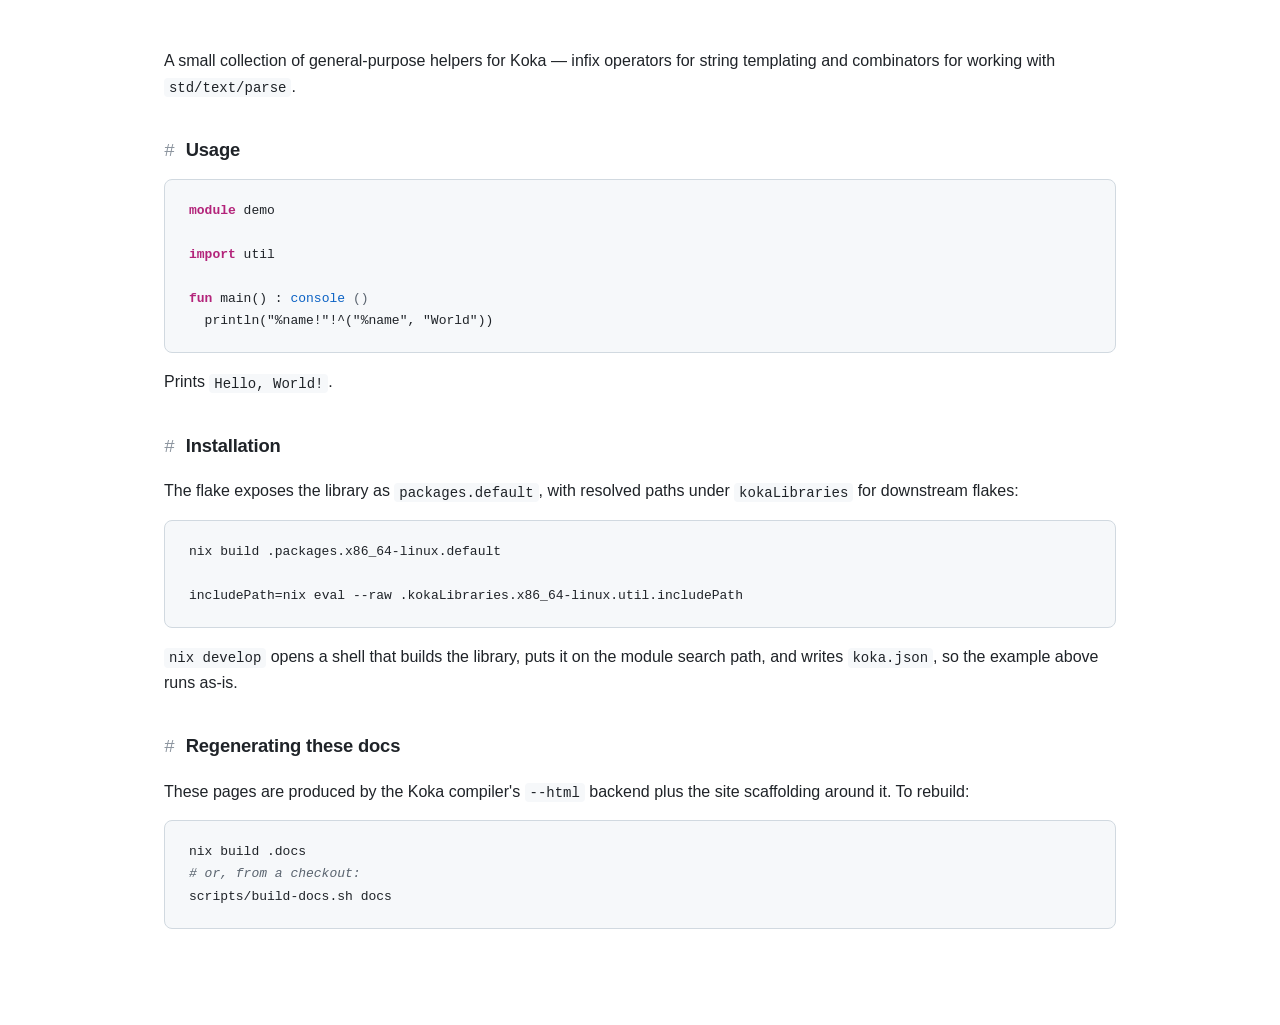
==== docs/index.html @ ce95ef4e "docs: add documentation" ====
<!-- Generated by scripts/build-docs.sh — do not edit. -->
<!DOCTYPE html>
<html lang="en">
<head>
<meta charset="UTF-8" />
<meta name="viewport" content="width=device-width, initial-scale=1" />
<title>util — Utility library Koka</title>
<meta name="description" content="API reference for util&lt;a&gt;, a library of utility functions for Koka." />
<meta name="theme-color" content="#0b62c4" />
<link rel="stylesheet" href="styles/koka.css" />
</head>
<body class="koka doc">
<main role="main">
<p>A small collection of general-purpose helpers for Koka — infix operators for
string templating and combinators for working with <code>std/text/parse</code>.</p>

<h2 id="usage">Usage</h2>

<pre class="koka source"><span class="kw">module</span> demo

<span class="kw">import</span> util

<span class="kw">fun</span> <span class="lq">main</span>() : <span class="tp">console</span> <span class="tp sp">()</span>
  println("%name!"!^("%name", "World"))</pre>

<p>Prints <code>Hello, World!</code>.</p>

<h2 id="install">Installation</h2>

<p>The flake exposes the library as <code>packages.default</code>, with resolved
paths under <code>kokaLibraries</code> for downstream flakes:</p>

<pre class="koka source">nix build <span class="lq">.packages.x86_64-linux.default</span>

<span class="lq">includePath</span>=<span class="lq">nix</span> <span class="lq">eval</span> --raw <span class="lq">.kokaLibraries.x86_64-linux.util.includePath</span></pre>
<p><code>nix develop</code> opens a shell that builds the library, puts it on the
module search path, and writes <code>koka.json</code>, so the example above runs
as-is.</p>

<h2 id="regenerate">Regenerating these docs</h2>

<p>These pages are produced by the Koka compiler's <code>--html</code> backend
plus the site scaffolding around it. To rebuild:</p>

<pre class="koka source">nix build <span class="lq">.docs</span>
<span class="comment"># or, from a checkout:</span>
scripts/build-docs.sh docs</pre>

</main>
</body>
</html>
---- docs/styles/koka.css ----
/* Generated by scripts/build-docs.sh — do not edit.
   Styles the markup emitted by `koka --html`, which is Madoko-flavoured and
   carries no stylesheet of its own. */

:root {
  --bg: #ffffff;
  --bg-raised: #f6f8fa;
  --bg-sunken: #eef1f4;
  --fg: #1f2328;
  --fg-muted: #59636e;
  --fg-faint: #8c959f;
  --border: #d1d9e0;
  --link: #0b62c4;
  --link-hover: #084a94;
  --focus: #0969da;
  --kw: #b3247a;
  --type: #0b62c4;
  --var: #953800;
  --num: #0550ae;
  --comment: #59636e;
  --op: #7a3e9d;
  --code-bg: #f6f8fa;
  --shadow: 0 1px 2px rgba(31, 35, 40, .06), 0 4px 12px rgba(31, 35, 40, .05);
  --mono: "Roboto Mono", ui-monospace, "SFMono-Regular", "SF Mono", Menlo,
          Consolas, "Liberation Mono", monospace;
  --sans: "Nunito", -apple-system, BlinkMacSystemFont, "Segoe UI", Roboto,
          "Helvetica Neue", Arial, sans-serif;
}

@media (prefers-color-scheme: dark) {
  :root {
    --bg: #0d1117;
    --bg-raised: #151b23;
    --bg-sunken: #010409;
    --fg: #e6edf3;
    --fg-muted: #9198a1;
    --fg-faint: #6e7681;
    --border: #3d444d;
    --link: #6cb6ff;
    --link-hover: #a5d2ff;
    --focus: #4493f8;
    --kw: #ff7b9c;
    --type: #6cb6ff;
    --var: #ffa657;
    --num: #79c0ff;
    --comment: #9198a1;
    --op: #d2a8ff;
    --code-bg: #151b23;
    --shadow: 0 1px 2px rgba(1, 4, 9, .4), 0 4px 12px rgba(1, 4, 9, .3);
  }
}

* { box-sizing: border-box; }

body.koka {
  margin: 0 auto;
  padding: 2rem 1.25rem 6rem;
  max-width: 62rem;
  background: var(--bg);
  color: var(--fg);
  font-family: var(--sans);
  font-size: 16px;
  line-height: 1.6;
  overflow-wrap: break-word;
}

a { color: var(--link); text-decoration: none; }

a:hover { color: var(--link-hover); text-decoration: underline; }

/* The scaffolding pages use <code> for inline identifiers; the compiler's own
   pages use <span> classes, so this cannot collide with them. */
code {
  padding: .12em .35em;
  border-radius: 4px;
  background: var(--code-bg);
  font-family: var(--mono);
  font-size: .875em;
}

pre > code { padding: 0; background: none; font-size: inherit; }

h2 {
  margin: 2.25rem 0 .75rem;
  font-size: 1.15rem;
  font-weight: 700;
  letter-spacing: -.01em;
}

h2::before {
  content: "# ";
  color: var(--fg-faint);
  font-family: var(--mono);
  font-weight: 400;
}

:focus-visible {
  outline: 2px solid var(--focus);
  outline-offset: 2px;
  border-radius: 3px;
}

/* ---- module page header ------------------------------------------------ */

body.koka > h1 {
  display: flex;
  flex-wrap: wrap;
  align-items: baseline;
  justify-content: space-between;
  gap: .5rem 1rem;
  margin: 0 0 1.5rem;
  padding-bottom: .75rem;
  border-bottom: 1px solid var(--border);
  font-family: var(--mono);
  font-size: 1.35rem;
  font-weight: 700;
}

.toc-link {
  font-family: var(--sans);
  font-size: .8rem;
  font-weight: 400;
  text-transform: uppercase;
  letter-spacing: .06em;
  color: var(--fg-muted);
}

/* ---- inline table of contents ------------------------------------------ */

div.toc {
  margin: 0 0 2rem;
  padding: 1rem 1.25rem;
  background: var(--bg-raised);
  border: 1px solid var(--border);
  border-radius: 8px;
}

div.toc > ul.toc {
  display: grid;
  grid-template-columns: repeat(auto-fill, minmax(15rem, 1fr));
  gap: .1rem 1.5rem;
  margin: 0;
  padding: 0;
  list-style: none;
}

div.toc li.nested { padding-left: 1rem; }

/* The marker hangs off the link, not the list item: the link is a block, so a
   pseudo-element on the item would take a row of its own in the grid. */
div.toc li.nested a::before {
  content: "\00b7";
  margin-right: .4rem;
  color: var(--fg-faint);
}

div.toc a {
  display: block;
  padding: .12rem 0;
  font-family: var(--mono);
  font-size: .8rem;
  line-height: 1.5;
  color: var(--fg-muted);
  border-radius: 4px;
}

div.toc a:hover { color: var(--link-hover); text-decoration: none; }

/* ---- declarations ------------------------------------------------------ */

.decl {
  padding: .9rem 0 1rem;
  border-bottom: 1px solid var(--border);
  scroll-margin-top: 1rem;
}

.decl:target { background: var(--bg-raised); box-shadow: 0 0 0 .5rem var(--bg-raised); }

.decl > .header {
  font-family: var(--mono);
  font-size: .875rem;
  line-height: 1.65;
  overflow-x: auto;
}

.decl > .header .def { color: var(--fg); font-weight: 500; }

/* The doc comment's own element. `<xmp>` no longer appears: unwrap_raw_text_docs
   strips it so the compiler's inline markup can render. */
div.doc,
pre.doc {
  display: block;
  margin: .4rem 0 0;
  padding: .1rem 0 .1rem .85rem;
  border-left: 2px solid var(--border);
  font-family: var(--sans);
  font-size: .875rem;
  font-style: normal;
  line-height: 1.6;
  white-space: pre-wrap;
  color: var(--fg-muted);
}

div.nested { margin-left: 1.25rem; }
div.nested1 { margin-left: 1rem; }
div.nested2 { margin-left: .5rem; }

/* ---- syntax highlighting ----------------------------------------------- */

.kw, .decl-fun, .decl-type, .decl-con, .decl-val { color: var(--kw); font-weight: 600; }
.tp, .type, .mo { color: var(--type); }
.tpp, .tv { color: var(--var); font-style: italic; }
.number, .num { color: var(--num); }
.co, .comment { color: var(--comment); font-style: italic; }
.op, .effect, .st { color: var(--op); }
.lq, .param, .tpp, .def > span:not([class]) { color: var(--fg); }
.fslash, .dash { color: var(--fg-faint); }

/* `pp` wraps a type link with its fully qualified path. The compiler's inline
   style hides that path; keep it out of the way but still readable. */
.pp { color: inherit; text-decoration: none; }
.plaincode, a.pp .pc { display: none; }
a.pp:hover > .tp { text-decoration: underline; }
a.pp > .tp { border-bottom: 1px dotted var(--border); }

.last { color: var(--fg-faint); }
.sp { color: var(--fg-muted); }

/* ---- annotated source pages --------------------------------------------- */

body.koka pre.koka.source,
pre.source,
pre.nicecode {
  margin: 0;
  padding: 1.25rem 1.5rem;
  overflow-x: auto;
  background: var(--bg-raised);
  border: 1px solid var(--border);
  border-radius: 8px;
  font-family: var(--mono);
  font-size: .8125rem;
  line-height: 1.7;
  tab-size: 2;
}

pre a.pp { border-bottom: 1px dotted var(--border); }
pre a.pp:hover { background: var(--bg-sunken); }
pre .pc { display: none; }
pre .synopsis { color: var(--fg-muted); }
pre .index { color: var(--kw); font-weight: 600; }

/* ---- line anchors ------------------------------------------------------ */

.decl > .header a.link::after,
pre.source .line-anchor {
  content: "#";
  margin-left: .4rem;
  color: var(--fg-faint);
  opacity: 0;
  font-weight: 400;
  transition: opacity .12s ease-in-out;
}

.decl:hover > .header a.link::after { opacity: 1; }
.decl > .header a.link:hover::after { opacity: 1; color: var(--link); }

/* ---- narrow screens ---------------------------------------------------- */

@media (max-width: 40rem) {
  body.koka { padding: 1.25rem .9rem 4rem; font-size: 15px; }
  body.koka > h1 { font-size: 1.1rem; }
  div.toc > ul.toc { grid-template-columns: 1fr; }
  div.nested { margin-left: .5rem; }
  .decl > .header { font-size: .8125rem; }
  div.doc, pre.doc { padding-left: .6rem; }
}

@media (prefers-reduced-motion: reduce) {
  * { transition: none !important; }
}
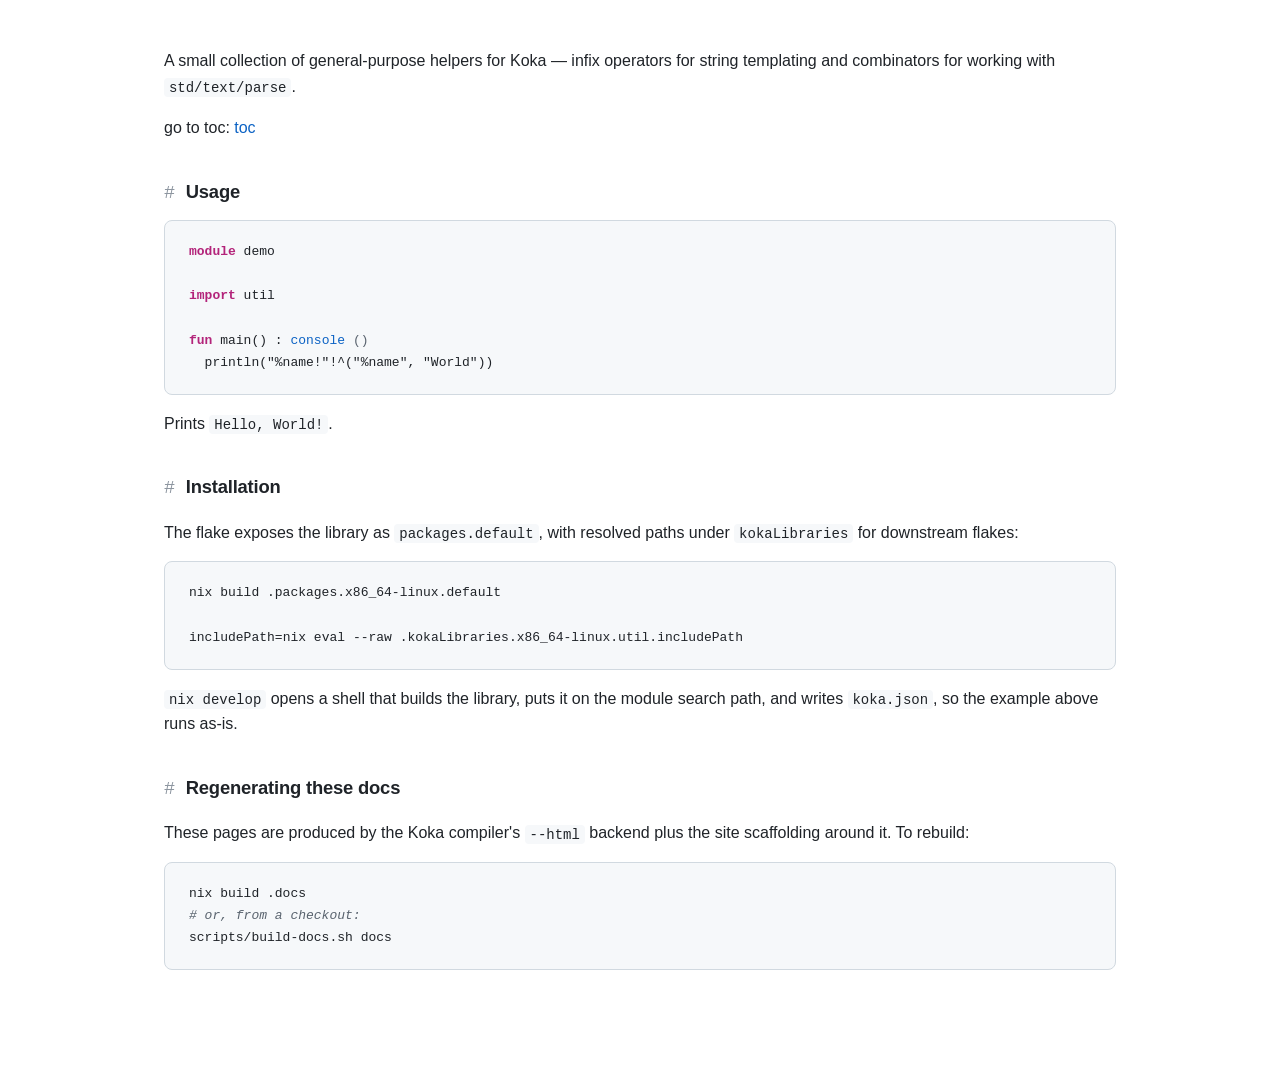
==== commit 1375fcc8: "docs: add link to toc" ====
--- a/docs/index.html
+++ b/docs/index.html
@@ -13,6 +13,8 @@
 <main role="main">
 <p>A small collection of general-purpose helpers for Koka — infix operators for
 string templating and combinators for working with <code>std/text/parse</code>.</p>
+
+go to toc: <a href="toc.html">toc</a>
 
 <h2 id="usage">Usage</h2>
 
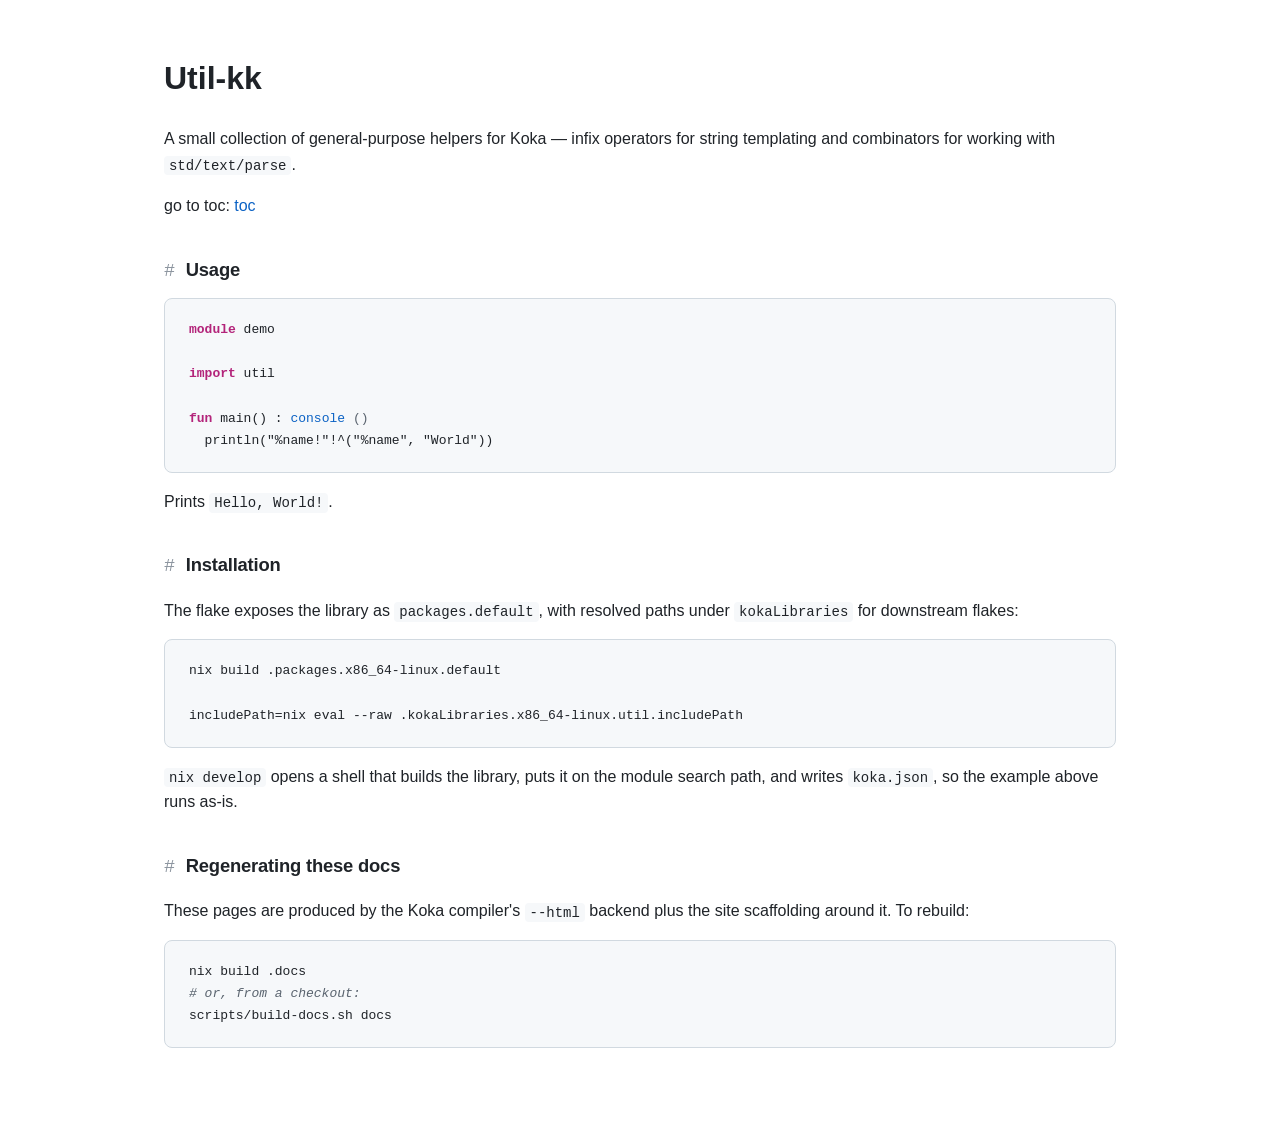
==== commit 27de4306: "docs: add big header" ====
--- a/docs/index.html
+++ b/docs/index.html
@@ -11,6 +11,7 @@
 </head>
 <body class="koka doc">
 <main role="main">
+<h1>Util-kk</h1>
 <p>A small collection of general-purpose helpers for Koka — infix operators for
 string templating and combinators for working with <code>std/text/parse</code>.</p>
 
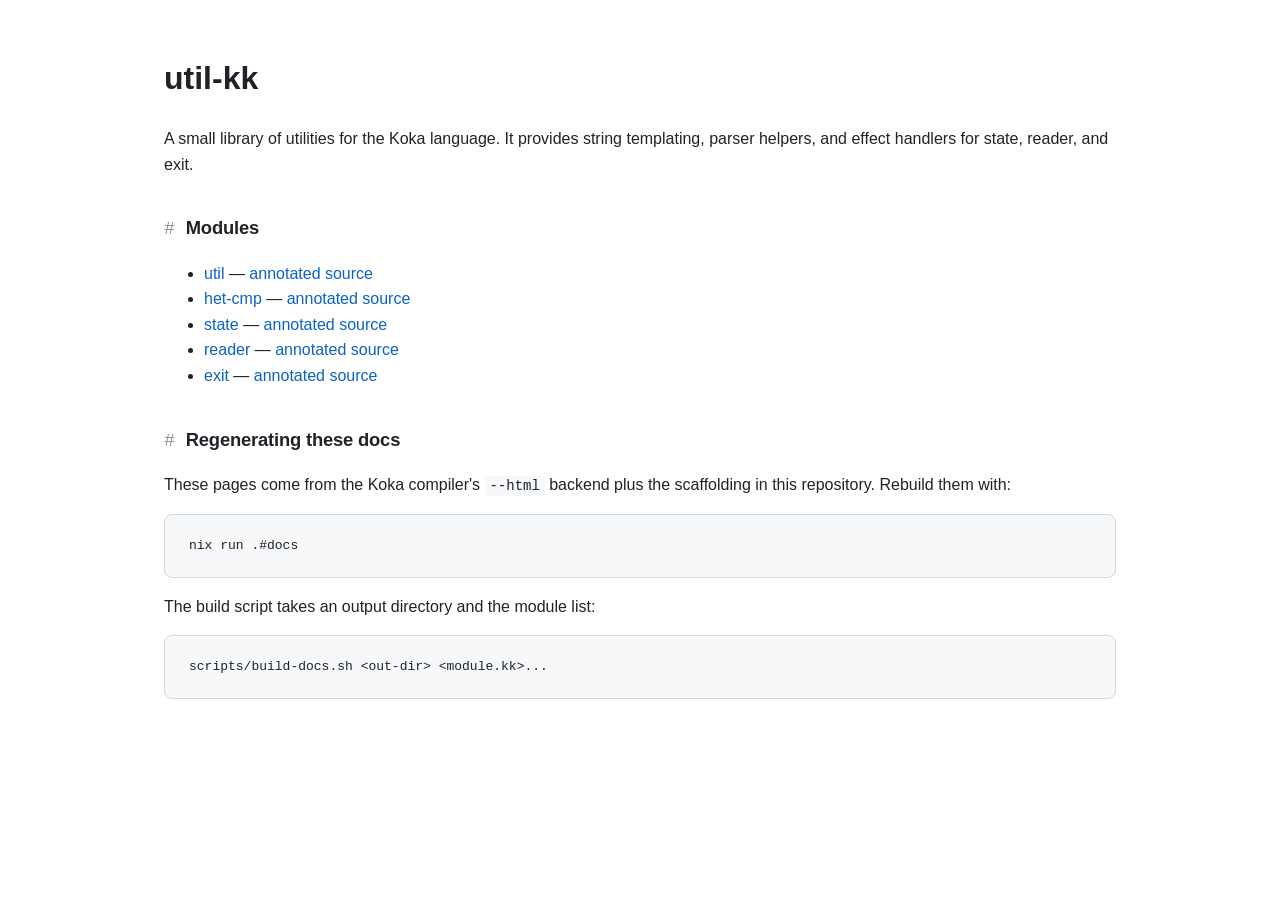
==== commit f27f97bb: "docs: regenerate the reference for every module - Add API and source pages for state, reader, exit, " ====
--- a/docs/index.html
+++ b/docs/index.html
@@ -1,54 +1,37 @@
-<!-- Generated by scripts/build-docs.sh — do not edit. -->
 <!DOCTYPE html>
 <html lang="en">
 <head>
 <meta charset="UTF-8" />
 <meta name="viewport" content="width=device-width, initial-scale=1" />
-<title>util — Utility library Koka</title>
-<meta name="description" content="API reference for util&lt;a&gt;, a library of utility functions for Koka." />
+<title>util-kk — utilities for Koka</title>
+<meta name="description" content="API reference for util-kk, a library of utilities for Koka." />
 <meta name="theme-color" content="#0b62c4" />
 <link rel="stylesheet" href="styles/koka.css" />
 </head>
 <body class="koka doc">
 <main role="main">
-<h1>Util-kk</h1>
-<p>A small collection of general-purpose helpers for Koka — infix operators for
-string templating and combinators for working with <code>std/text/parse</code>.</p>
+<h1>util-kk</h1>
+<p>A small library of utilities for the Koka language. It provides string
+templating, parser helpers, and effect handlers for state, reader, and exit.</p>
 
-go to toc: <a href="toc.html">toc</a>
-
-<h2 id="usage">Usage</h2>
-
-<pre class="koka source"><span class="kw">module</span> demo
-
-<span class="kw">import</span> util
-
-<span class="kw">fun</span> <span class="lq">main</span>() : <span class="tp">console</span> <span class="tp sp">()</span>
-  println("%name!"!^("%name", "World"))</pre>
-
-<p>Prints <code>Hello, World!</code>.</p>
-
-<h2 id="install">Installation</h2>
-
-<p>The flake exposes the library as <code>packages.default</code>, with resolved
-paths under <code>kokaLibraries</code> for downstream flakes:</p>
-
-<pre class="koka source">nix build <span class="lq">.packages.x86_64-linux.default</span>
-
-<span class="lq">includePath</span>=<span class="lq">nix</span> <span class="lq">eval</span> --raw <span class="lq">.kokaLibraries.x86_64-linux.util.includePath</span></pre>
-<p><code>nix develop</code> opens a shell that builds the library, puts it on the
-module search path, and writes <code>koka.json</code>, so the example above runs
-as-is.</p>
+<h2 id="modules">Modules</h2>
+<ul>
+<li><a href="src_util.html">util</a> — <a href="src_util-source.html">annotated source</a></li>
+<li><a href="src_utils_het-cmp.html">het-cmp</a> — <a href="src_utils_het-cmp-source.html">annotated source</a></li>
+<li><a href="src_utils_state.html">state</a> — <a href="src_utils_state-source.html">annotated source</a></li>
+<li><a href="src_utils_reader.html">reader</a> — <a href="src_utils_reader-source.html">annotated source</a></li>
+<li><a href="src_utils_exit.html">exit</a> — <a href="src_utils_exit-source.html">annotated source</a></li>
+</ul>
 
 <h2 id="regenerate">Regenerating these docs</h2>
 
-<p>These pages are produced by the Koka compiler's <code>--html</code> backend
-plus the site scaffolding around it. To rebuild:</p>
+<p>These pages come from the Koka compiler's <code>--html</code> backend plus
+the scaffolding in this repository. Rebuild them with:</p>
 
-<pre class="koka source">nix build <span class="lq">.docs</span>
-<span class="comment"># or, from a checkout:</span>
-scripts/build-docs.sh docs</pre>
+<pre class="koka source">nix run .#docs</pre>
 
+<p>The build script takes an output directory and the module list:</p>
+
+<pre class="koka source">scripts/build-docs.sh &lt;out-dir&gt; &lt;module.kk&gt;...</pre>
 </main>
 </body>
-</html>
--- a/docs/styles/koka.css
+++ b/docs/styles/koka.css
@@ -1,4 +1,4 @@
-/* Generated by scripts/build-docs.sh — do not edit.
+/* Styles for the util-kk API reference.
    Styles the markup emitted by `koka --html`, which is Madoko-flavoured and
    carries no stylesheet of its own. */
 
